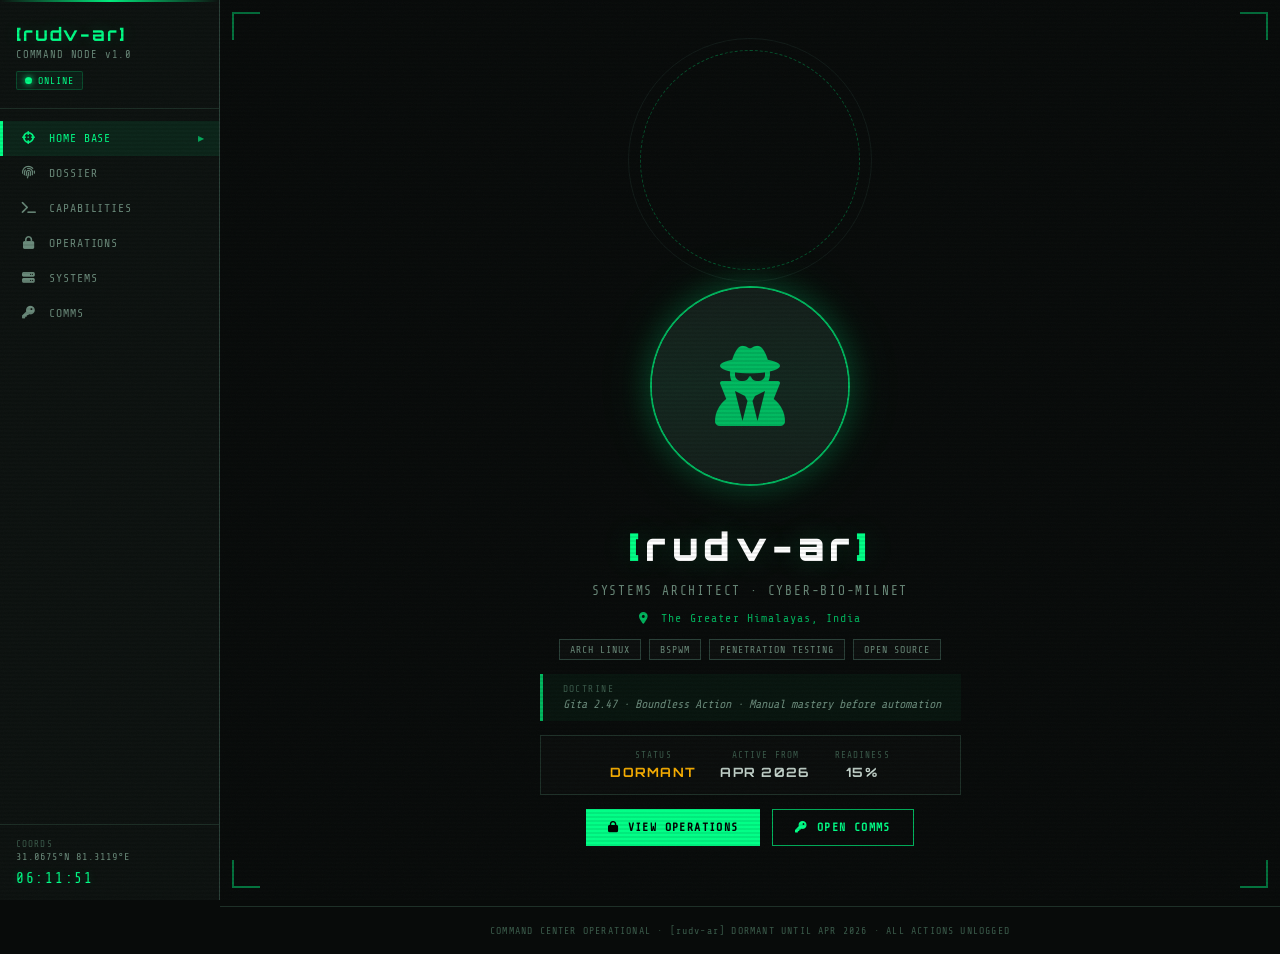
==== index.html @ 4627724f "add: *files << initialisation of static site" ====
<!DOCTYPE html>
<html lang="en">
<head>
    <meta charset="UTF-8">
    <meta name="viewport" content="width=device-width, initial-scale=1.0">
    <title>[rudv-ar]</title>
    <link rel="preconnect" href="https://fonts.googleapis.com">
    <link href="https://fonts.googleapis.com/css2?family=Share+Tech+Mono&family=Orbitron:wght@400;600;700;900&family=Exo+2:wght@300;400;600&display=swap" rel="stylesheet">
    <link href="https://cdnjs.cloudflare.com/ajax/libs/font-awesome/6.5.0/css/all.min.css" rel="stylesheet">
    <link href="src/css/style.css" rel="stylesheet">
</head>
<body>

<!-- SCANLINE OVERLAY -->
<div class="scanlines" aria-hidden="true"></div>
<div class="noise" aria-hidden="true"></div>
<div class="corner tl" aria-hidden="true"></div>
<div class="corner tr" aria-hidden="true"></div>
<div class="corner bl" aria-hidden="true"></div>
<div class="corner br" aria-hidden="true"></div>

<!-- SIDEBAR -->
<aside class="sidebar" id="sidebar">
    <div class="sidebar-header">
        <div class="sidebar-logo">[rudv-ar]</div>
        <div class="sidebar-sub">COMMAND NODE v1.0</div>
        <div class="status-pill"><span class="pulse-dot"></span>ONLINE</div>
    </div>

    <nav class="sidebar-nav">
        <button class="nav-tab active" data-section="landing" onclick="switchTab('landing', this)">
            <i class="fas fa-crosshairs"></i>
            <span>HOME BASE</span>
        </button>
        <button class="nav-tab" data-section="profile" onclick="switchTab('profile', this)">
            <i class="fas fa-fingerprint"></i>
            <span>DOSSIER</span>
        </button>
        <button class="nav-tab" data-section="skills" onclick="switchTab('skills', this)">
            <i class="fas fa-terminal"></i>
            <span>CAPABILITIES</span>
        </button>
        <button class="nav-tab" data-section="projects" onclick="switchTab('projects', this)">
            <i class="fas fa-lock"></i>
            <span>OPERATIONS</span>
        </button>
        <button class="nav-tab" data-section="systems" onclick="switchTab('systems', this)">
            <i class="fas fa-server"></i>
            <span>SYSTEMS</span>
        </button>
        <button class="nav-tab" data-section="contact" onclick="switchTab('contact', this)">
            <i class="fas fa-key"></i>
            <span>COMMS</span>
        </button>
    </nav>

    <div class="sidebar-footer">
        <div class="coord-display">
            <span class="coord-label">COORDS</span>
            <span class="coord-val">31.0675°N 81.3119°E</span>
        </div>
        <div class="clock-display" id="clock">--:--:--</div>
    </div>
</aside>

<!-- MOBILE TOPBAR -->
<div class="topbar">
    <button class="menu-btn" id="menuBtn" onclick="toggleSidebar()"><i class="fas fa-bars"></i></button>
    <span class="topbar-logo">[rudv-ar]</span>
    <span class="topbar-status"><span class="pulse-dot sm"></span>ONLINE</span>
</div>

<!-- MAIN CONTENT -->
<main class="main" id="main">

    <!-- ─── LANDING ─────────────────────────────────────── -->
    <section class="section active" id="landing">
        <div class="landing-wrap">
            <div class="landing-frame">
                <div class="hex-ring" aria-hidden="true">
                    <div class="hex-ring-inner"></div>
                </div>
                <div class="profile-photo-wrap">
                    <img src="src/img/profile.jpg" alt="[rudv-ar]" class="profile-photo" id="profileImg"
                         onerror="this.style.display='none'; document.getElementById('photoFallback').style.display='flex';">
                    <div class="photo-fallback" id="photoFallback">
                        <i class="fas fa-user-secret"></i>
                    </div>
                    <div class="photo-scan" aria-hidden="true"></div>
                </div>
                <div class="landing-id">
                    <div class="landing-callsign">
                        <span class="bracket">[</span>rudv-ar<span class="bracket">]</span>
                    </div>
                    <div class="landing-title">SYSTEMS ARCHITECT · CYBER-BIO-MILNET</div>
                    <div class="landing-loc"><i class="fas fa-location-dot"></i> The Greater Himalayas, India</div>
                    <div class="landing-tags">
                        <span class="ltag">ARCH LINUX</span>
                        <span class="ltag">BSPWM</span>
                        <span class="ltag">PENETRATION TESTING</span>
                        <span class="ltag">OPEN SOURCE</span>
                    </div>
                    <div class="landing-doctrine">
                        <span class="doctrine-label">DOCTRINE</span>
                        <span class="doctrine-text">Gita 2.47 · Boundless Action · Manual mastery before automation</span>
                    </div>
                    <div class="landing-status-row">
                        <div class="lst-item">
                            <div class="lst-label">STATUS</div>
                            <div class="lst-val dormant">DORMANT</div>
                        </div>
                        <div class="lst-item">
                            <div class="lst-label">ACTIVE FROM</div>
                            <div class="lst-val">APR 2026</div>
                        </div>
                        <div class="lst-item">
                            <div class="lst-label">READINESS</div>
                            <div class="lst-val">15%</div>
                        </div>
                    </div>
                    <div class="landing-actions">
                        <button class="cta-btn primary" onclick="switchTab('projects', document.querySelector('[data-section=projects]'))">
                            <i class="fas fa-lock"></i> VIEW OPERATIONS
                        </button>
                        <button class="cta-btn secondary" onclick="switchTab('contact', document.querySelector('[data-section=contact]'))">
                            <i class="fas fa-key"></i> OPEN COMMS
                        </button>
                    </div>
                </div>
            </div>
        </div>
    </section>

    <!-- ─── DOSSIER ──────────────────────────────────────── -->
    <section class="section" id="profile">
        <div class="section-hdr">
            <div class="section-hdr-line"></div>
            <div class="section-hdr-text"><i class="fas fa-fingerprint"></i> DOSSIER</div>
            <div class="section-hdr-line"></div>
        </div>

        <div class="grid-2">
            <div class="panel">
                <div class="panel-title">IDENTIFICATION</div>
                <div class="kv-list">
                    <div class="kv"><span class="kv-k">CALL SIGN</span><span class="kv-v">[rudv-ar]</span></div>
                    <div class="kv"><span class="kv-k">LOCATION</span><span class="kv-v">Greater Himalayas, India</span></div>
                    <div class="kv"><span class="kv-k">FOCUS</span><span class="kv-v">Mil / Bio-Cybersecurity</span></div>
                    <div class="kv"><span class="kv-k">PRIMARY OS</span><span class="kv-v">Arch Linux (custom)</span></div>
                    <div class="kv"><span class="kv-k">WM</span><span class="kv-v">Bspwm + Sxhkd + Polybar</span></div>
                    <div class="kv"><span class="kv-k">SHELL</span><span class="kv-v">Bash / Zsh</span></div>
                    <div class="kv"><span class="kv-k">EDITOR</span><span class="kv-v">Neovim</span></div>
                    <div class="kv"><span class="kv-k">TERMINAL</span><span class="kv-v">Alacritty</span></div>
                </div>
            </div>

            <div class="panel">
                <div class="panel-title">OPERATIONAL VALUES</div>
                <div class="value-list">
                    <div class="value-item">
                        <div class="value-icon"><i class="fas fa-crosshairs"></i></div>
                        <div class="value-body">
                            <div class="value-name">MASTERY FIRST</div>
                            <div class="value-desc">Deep understanding before using any tool</div>
                        </div>
                    </div>
                    <div class="value-item">
                        <div class="value-icon"><i class="fas fa-sliders"></i></div>
                        <div class="value-body">
                            <div class="value-name">CONTROL ARCHITECTURE</div>
                            <div class="value-desc">Manual setup. Strategic automation only.</div>
                        </div>
                    </div>
                    <div class="value-item">
                        <div class="value-icon"><i class="fas fa-bullseye"></i></div>
                        <div class="value-body">
                            <div class="value-name">PRECISION EXECUTION</div>
                            <div class="value-desc">Deliberate planning and careful implementation</div>
                        </div>
                    </div>
                    <div class="value-item">
                        <div class="value-icon"><i class="fas fa-rotate"></i></div>
                        <div class="value-body">
                            <div class="value-name">FAILURE-DRIVEN INTEL</div>
                            <div class="value-desc">Systematic troubleshooting and documentation</div>
                        </div>
                    </div>
                    <div class="value-item">
                        <div class="value-icon"><i class="fas fa-shield-halved"></i></div>
                        <div class="value-body">
                            <div class="value-name">SYSTEM DOMINANCE</div>
                            <div class="value-desc">Complete knowledge of every configuration</div>
                        </div>
                    </div>
                </div>
            </div>
        </div>

        <div class="panel mt">
            <div class="panel-title">TECHNICAL FOUNDATION</div>
            <div class="tf-grid">
                <div class="tf-item">
                    <div class="tf-cat"><i class="fab fa-linux"></i> OS ADMIN</div>
                    <p>Arch Linux package management, kernel configuration, system hardening</p>
                </div>
                <div class="tf-item">
                    <div class="tf-cat"><i class="fas fa-table-cells-large"></i> WINDOW MGMT</div>
                    <p>Bspwm rice optimization, polybar customization, keybinding architecture</p>
                </div>
                <div class="tf-item">
                    <div class="tf-cat"><i class="fas fa-shield-halved"></i> SECURITY</div>
                    <p>Penetration testing fundamentals, vulnerability assessment, threat modeling</p>
                </div>
                <div class="tf-item">
                    <div class="tf-cat"><i class="fas fa-code"></i> DEVELOPMENT</div>
                    <p>Bash scripting, Python automation, HTML/CSS/JavaScript</p>
                </div>
            </div>
        </div>
    </section>

    <!-- ─── CAPABILITIES ─────────────────────────────────── -->
    <section class="section" id="skills">
        <div class="section-hdr">
            <div class="section-hdr-line"></div>
            <div class="section-hdr-text"><i class="fas fa-terminal"></i> CAPABILITIES</div>
            <div class="section-hdr-line"></div>
        </div>

        <div class="panel">
            <div class="panel-title">SKILL MATRIX</div>
            <div class="skill-matrix">
                <div class="skill-row">
                    <span class="skill-name">Linux Internals & Administration</span>
                    <div class="skill-bar-wrap">
                        <div class="skill-bar" style="--pct:10%"></div>
                    </div>
                    <span class="skill-pct">10%</span>
                </div>
                <div class="skill-row">
                    <span class="skill-name">Networking & Protocol Analysis</span>
                    <div class="skill-bar-wrap">
                        <div class="skill-bar" style="--pct:3%"></div>
                    </div>
                    <span class="skill-pct">3%</span>
                </div>
                <div class="skill-row">
                    <span class="skill-name">Penetration Testing & Enumeration</span>
                    <div class="skill-bar-wrap">
                        <div class="skill-bar" style="--pct:2%"></div>
                    </div>
                    <span class="skill-pct">2%</span>
                </div>
                <div class="skill-row">
                    <span class="skill-name">Web Exploitation & Analysis</span>
                    <div class="skill-bar-wrap">
                        <div class="skill-bar" style="--pct:2%"></div>
                    </div>
                    <span class="skill-pct">2%</span>
                </div>
                <div class="skill-row">
                    <span class="skill-name">Bash Scripting & Automation</span>
                    <div class="skill-bar-wrap">
                        <div class="skill-bar" style="--pct:7%"></div>
                    </div>
                    <span class="skill-pct">7%</span>
                </div>
                <div class="skill-row">
                    <span class="skill-name">Rust Foundations</span>
                    <div class="skill-bar-wrap">
                        <div class="skill-bar" style="--pct:4%"></div>
                    </div>
                    <span class="skill-pct">4%</span>
                </div>
                <div class="skill-row">
                    <span class="skill-name">Python Systems Programming</span>
                    <div class="skill-bar-wrap">
                        <div class="skill-bar" style="--pct:15%"></div>
                    </div>
                    <span class="skill-pct">15%</span>
                </div>
                <div class="skill-row">
                    <span class="skill-name">Frontend Development (HTML/CSS/JS)</span>
                    <div class="skill-bar-wrap">
                        <div class="skill-bar" style="--pct:20%"></div>
                    </div>
                    <span class="skill-pct">20%</span>
                </div>
            </div>
        </div>

        <div class="arsenal-grid mt">
            <div class="arsenal-card">
                <div class="arsenal-icon"><i class="fas fa-scroll"></i></div>
                <div class="arsenal-cat">SCRIPTING</div>
                <div class="arsenal-items">Bash · Zsh · Python · Lua · Node.js</div>
            </div>
            <div class="arsenal-card">
                <div class="arsenal-icon"><i class="fas fa-bug"></i></div>
                <div class="arsenal-cat">SECURITY</div>
                <div class="arsenal-items">Nmap · John · Metasploit</div>
            </div>
            <div class="arsenal-card">
                <div class="arsenal-icon"><i class="fas fa-globe"></i></div>
                <div class="arsenal-cat">WEB STACK</div>
                <div class="arsenal-items">HTML/CSS · JavaScript · Three.js</div>
            </div>
            <div class="arsenal-card">
                <div class="arsenal-icon"><i class="fas fa-box"></i></div>
                <div class="arsenal-cat">DEVOPS</div>
                <div class="arsenal-items">Git · Docker · Pacman · APT</div>
            </div>
        </div>
    </section>

    <!-- ─── OPERATIONS ───────────────────────────────────── -->
    <section class="section" id="projects">
        <div class="section-hdr">
            <div class="section-hdr-line"></div>
            <div class="section-hdr-text"><i class="fas fa-lock"></i> ACTIVE OPERATIONS</div>
            <div class="section-hdr-line"></div>
        </div>

        <div class="ops-grid">

            <div class="op-card">
                <div class="op-card-accent"></div>
                <div class="op-status-badge deployed">DEPLOYED</div>
                <div class="op-icon"><i class="fas fa-globe"></i></div>
                <div class="op-name">rudv-ar WEB PORTFOLIO</div>
                <div class="op-codename">THIS WEBSITE</div>
                <div class="op-desc">
                    Responsive military-themed cybersecurity portfolio. Vanilla HTML/CSS/JS, modular sidebar navigation, real-time status displays. CSS stylesheet dynamically generated. HTML fully authored by self. Template-grade stylesheet reusable across projects.
                </div>
                <div class="op-tags">
                    <span class="op-tag">HTML/CSS</span>
                    <span class="op-tag">JavaScript</span>
                    <span class="op-tag">Responsive</span>
                    <span class="op-tag">UI Design</span>
                </div>
                <div class="op-links">
                    <a href="https://rudv-ar.github.io/" class="op-link" target="_blank"><i class="fas fa-link"></i> Live</a>
                    <a href="https://github.com/rudv-ar/rudv-ar.github.io.git" class="op-link" target="_blank"><i class="fab fa-github"></i> Source</a>
                </div>
            </div>

            <div class="op-card">
                <div class="op-card-accent"></div>
                <div class="op-status-badge ongoing">IN DEVELOPMENT</div>
                <div class="op-icon"><i class="fas fa-dna"></i></div>
                <div class="op-name">DENDEC</div>
                <div class="op-codename">OPERATIONAL FRAMEWORK</div>
                <div class="op-desc">
                    A defensive and decentralized systems framework operating at the intersection of cybersecurity and biological threat intelligence. Architecture designed for resilience, modularity, and covert operational capability. Details classified.
                </div>
                <div class="op-tags">
                    <span class="op-tag">Cyber-Bio</span>
                    <span class="op-tag">Framework</span>
                    <span class="op-tag">Decentralized</span>
                    <span class="op-tag">Defense</span>
                </div>
                <div class="op-links">
                    <a href="#" class="op-link disabled"><i class="fas fa-lock"></i> Classified</a>
                </div>
            </div>

        </div>
    </section>

    <!-- ─── SYSTEMS ──────────────────────────────────────── -->
    <section class="section" id="systems">
        <div class="section-hdr">
            <div class="section-hdr-line"></div>
            <div class="section-hdr-text"><i class="fas fa-server"></i> SYSTEMS</div>
            <div class="section-hdr-line"></div>
        </div>

        <div class="grid-2">
            <div class="panel">
                <div class="panel-title">HARDWARE STACK</div>
                <div class="kv-list">
                    <div class="kv"><span class="kv-k">OS</span><span class="kv-v">Arch Linux (rolling, custom)</span></div>
                    <div class="kv"><span class="kv-k">WM</span><span class="kv-v">Bspwm + Sxhkd</span></div>
                    <div class="kv"><span class="kv-k">SHELL</span><span class="kv-v">Bash / Zsh</span></div>
                    <div class="kv"><span class="kv-k">TERMINAL</span><span class="kv-v">Alacritty</span></div>
                    <div class="kv"><span class="kv-k">EDITOR</span><span class="kv-v">Neovim (custom config)</span></div>
                    <div class="kv"><span class="kv-k">BAR</span><span class="kv-v">Polybar</span></div>
                    <div class="kv"><span class="kv-k">PKG MGR</span><span class="kv-v">Pacman + AUR</span></div>
                    <div class="kv"><span class="kv-k">VCS</span><span class="kv-v">Git</span></div>
                </div>
            </div>

            <div class="panel">
                <div class="panel-title">TRAINING PLATFORMS</div>
                <div class="platform-list">
                    <div class="platform-item">
                        <div class="plat-top">
                            <span class="plat-name">HackTheBox (HTB)</span>
                            <span class="badge dormant">DORMANT</span>
                        </div>
                        <p>2 machines pwned. Ongoing pen-testing lab practice. Initializing fully @ Apr 2026.</p>
                    </div>
                    <div class="platform-item">
                        <div class="plat-top">
                            <span class="plat-name">Local Exploit Labs</span>
                            <span class="badge deployed">DEPLOYED</span>
                        </div>
                        <p>DVWA in Docker, Metasploitable2 in QEMU. Custom isolated vulnerability research environments.</p>
                    </div>
                    <div class="platform-item">
                        <div class="plat-top">
                            <span class="plat-name">CTF Competition</span>
                            <span class="badge none">NONE</span>
                        </div>
                        <p>Awaiting fundamentals mastery before CTF engagement. Internals first.</p>
                    </div>
                </div>
            </div>
        </div>

        <div class="panel mt">
            <div class="panel-title"><i class="fas fa-message"></i> SYSTEM LOG</div>
            <div class="terminal" id="syslog">
                <div class="tline info">[BOOT] System node initialized · [rudv-ar] COMMAND CENTER ONLINE</div>
            </div>
        </div>
    </section>

    <!-- ─── COMMS ────────────────────────────────────────── -->
    <section class="section" id="contact">
        <div class="section-hdr">
            <div class="section-hdr-line"></div>
            <div class="section-hdr-text"><i class="fas fa-key"></i> SECURE COMMS</div>
            <div class="section-hdr-line"></div>
        </div>

        <div class="comms-grid">
            <a href="mailto:rdbhvr.archlinux.2026@gmail.com" class="comms-card">
                <div class="comms-icon"><i class="fas fa-envelope"></i></div>
                <div class="comms-label">EMAIL</div>
                <div class="comms-val">rdbhvr.archlinux.2026@gmail.com</div>
                <div class="comms-cta">INITIATE <i class="fas fa-arrow-right"></i></div>
            </a>
            <a href="https://github.com/rudv-ar" target="_blank" class="comms-card">
                <div class="comms-icon"><i class="fab fa-github"></i></div>
                <div class="comms-label">GITHUB</div>
                <div class="comms-val">github.com/rudv-ar</div>
                <div class="comms-cta">FOLLOW <i class="fas fa-arrow-right"></i></div>
            </a>
            <div class="comms-card passive">
                <div class="comms-icon"><i class="fas fa-location-dot"></i></div>
                <div class="comms-label">PHYSICAL NODE</div>
                <div class="comms-val">The Greater Himalayas, India</div>
                <div class="comms-cta"><span class="pulse-dot sm"></span> ACTIVE</div>
            </div>
        </div>

        <div class="panel mt">
            <div class="panel-title">PROTOCOL PREFERENCES</div>
            <div class="proto-grid">
                <div class="proto-item">
                    <i class="fas fa-lock"></i>
                    <span>Encrypted communication preferred — Proton Mail, Gmail, DNMX</span>
                </div>
                <div class="proto-item">
                    <i class="fas fa-code"></i>
                    <span>Detailed technical inquiries always welcome</span>
                </div>
                <div class="proto-item">
                    <i class="fas fa-handshake"></i>
                    <span>Collaboration: cybersecurity, systems admin, open-source</span>
                </div>
                <div class="proto-item">
                    <i class="fas fa-book"></i>
                    <span>Learning resources accelerate FOSS development and deployment timelines</span>
                </div>
                <div class="proto-item">
                    <i class="fas fa-puzzle-piece"></i>
                    <span>Open-source contributions and LFX partnership opportunities</span>
                </div>
                <div class="proto-item">
                    <i class="fas fa-chalkboard-teacher"></i>
                    <span>System architecture discussions and technical mentorship</span>
                </div>
            </div>
        </div>

        <div class="panel mt warning-panel">
            <div class="panel-title"><i class="fas fa-triangle-exclamation"></i> OPERATIONAL NOTES</div>
            <p>This operator prioritizes technical depth and system mastery. Conversations must be detailed, specific, and architectural. Expect deliberate execution. Short-cuts and blind tool usage are rejected in favor of understanding-first methodology.</p>
        </div>
    </section>

    <footer class="footer">
        COMMAND CENTER OPERATIONAL · [rudv-ar] DORMANT UNTIL APR 2026 · ALL ACTIONS UNLOGGED
    </footer>

</main>

<script src="src/js/script.js"></script>
</body>
</html>
---- src/css/style.css ----
/* =============================================
   [rudv-ar] COMMAND NODE · STYLESHEET
   Ultra Military · Sidebar Navigation · v1.0
   ============================================= */

/* ── RESET & ROOT ───────────────────────────── */
*, *::before, *::after { box-sizing: border-box; margin: 0; padding: 0; }

:root {
    --bg:        #080b0a;
    --bg2:       #0d1210;
    --bg3:       #111815;
    --surface:   #141f1b;
    --border:    #1e3028;
    --border2:   #2a4038;
    --green:     #00ff87;
    --green-dim: #00b85f;
    --green-glow:#00ff8733;
    --amber:     #ffb300;
    --red:       #ff3b3b;
    --red-dim:   #cc2222;
    --text:      #c8d8d0;
    --text-dim:  #6a8a7a;
    --text-muted:#3a5a4a;
    --font-mono: 'Share Tech Mono', monospace;
    --font-head: 'Orbitron', sans-serif;
    --font-body: 'Exo 2', sans-serif;
    --sidebar-w: 220px;
    --topbar-h:  50px;
    --transition: 0.22s ease;
}

html { scroll-behavior: smooth; }

body {
    background: var(--bg);
    color: var(--text);
    font-family: var(--font-body);
    font-size: 14px;
    min-height: 100vh;
    overflow-x: hidden;
}

/* ── DECORATIVE OVERLAYS ────────────────────── */
.scanlines {
    pointer-events: none;
    position: fixed; inset: 0; z-index: 9999;
    background: repeating-linear-gradient(
        0deg,
        transparent,
        transparent 2px,
        rgba(0,0,0,0.08) 2px,
        rgba(0,0,0,0.08) 4px
    );
    animation: scanMove 8s linear infinite;
}
@keyframes scanMove {
    0%   { background-position: 0 0; }
    100% { background-position: 0 200px; }
}

.noise {
    pointer-events: none;
    position: fixed; inset: 0; z-index: 9998;
    opacity: 0.025;
    background-image: url("data:image/svg+xml,%3Csvg viewBox='0 0 256 256' xmlns='http://www.w3.org/2000/svg'%3E%3Cfilter id='n'%3E%3CfeTurbulence type='fractalNoise' baseFrequency='0.9' numOctaves='4' stitchTiles='stitch'/%3E%3C/filter%3E%3Crect width='100%25' height='100%25' filter='url(%23n)'/%3E%3C/svg%3E");
    background-size: 200px;
}

.corner {
    pointer-events: none;
    position: fixed; z-index: 9997;
    width: 28px; height: 28px;
    border-color: var(--green-dim);
    border-style: solid;
    opacity: 0.6;
}
.corner.tl { top: 12px; left: calc(var(--sidebar-w) + 12px); border-width: 2px 0 0 2px; }
.corner.tr { top: 12px; right: 12px;  border-width: 2px 2px 0 0; }
.corner.bl { bottom: 12px; left: calc(var(--sidebar-w) + 12px); border-width: 0 0 2px 2px; }
.corner.br { bottom: 12px; right: 12px; border-width: 0 2px 2px 0; }

/* ── SIDEBAR ────────────────────────────────── */
.sidebar {
    position: fixed; top: 0; left: 0; bottom: 0;
    width: var(--sidebar-w);
    background: var(--bg2);
    border-right: 1px solid var(--border2);
    display: flex; flex-direction: column;
    z-index: 200;
    overflow: hidden;
}

.sidebar::before {
    content: '';
    position: absolute; top: 0; left: 0; right: 0; height: 2px;
    background: linear-gradient(90deg, transparent, var(--green), transparent);
    animation: topGlow 3s ease-in-out infinite;
}
@keyframes topGlow {
    0%, 100% { opacity: 0.4; }
    50%       { opacity: 1; }
}

.sidebar-header {
    padding: 22px 16px 18px;
    border-bottom: 1px solid var(--border);
}

.sidebar-logo {
    font-family: var(--font-head);
    font-size: 1.15rem;
    font-weight: 700;
    color: var(--green);
    letter-spacing: 0.1em;
    text-shadow: 0 0 16px var(--green-glow);
}

.sidebar-sub {
    font-family: var(--font-mono);
    font-size: 0.65rem;
    color: var(--text-dim);
    letter-spacing: 0.08em;
    margin-top: 4px;
}

.status-pill {
    display: inline-flex; align-items: center; gap: 6px;
    margin-top: 10px;
    padding: 3px 8px;
    background: rgba(0,255,135,0.06);
    border: 1px solid rgba(0,255,135,0.2);
    border-radius: 2px;
    font-family: var(--font-mono);
    font-size: 0.62rem;
    color: var(--green);
    letter-spacing: 0.1em;
}

/* Pulse dot */
.pulse-dot {
    display: inline-block;
    width: 7px; height: 7px;
    border-radius: 50%;
    background: var(--green);
    box-shadow: 0 0 6px var(--green);
    animation: pulse 1.8s ease-in-out infinite;
}
.pulse-dot.sm { width: 5px; height: 5px; }
@keyframes pulse {
    0%, 100% { opacity: 1; transform: scale(1); }
    50%       { opacity: 0.4; transform: scale(0.75); }
}

/* Nav tabs */
.sidebar-nav {
    flex: 1;
    padding: 12px 0;
    overflow-y: auto;
}
.sidebar-nav::-webkit-scrollbar { width: 3px; }
.sidebar-nav::-webkit-scrollbar-thumb { background: var(--border2); }

.nav-tab {
    display: flex; align-items: center; gap: 12px;
    width: 100%;
    padding: 11px 18px;
    background: none; border: none; cursor: pointer;
    color: var(--text-dim);
    font-family: var(--font-mono);
    font-size: 0.72rem;
    letter-spacing: 0.08em;
    text-align: left;
    transition: all var(--transition);
    border-left: 3px solid transparent;
    position: relative;
}

.nav-tab i {
    width: 16px; text-align: center;
    font-size: 0.8rem;
    transition: color var(--transition);
}

.nav-tab:hover {
    color: var(--text);
    background: rgba(0,255,135,0.04);
    border-left-color: var(--border2);
}

.nav-tab.active {
    color: var(--green);
    background: rgba(0,255,135,0.08);
    border-left-color: var(--green);
}
.nav-tab.active i { color: var(--green); }
.nav-tab.active::after {
    content: '▶';
    position: absolute; right: 14px;
    font-size: 0.5rem;
    color: var(--green);
    opacity: 0.6;
}

.sidebar-footer {
    padding: 14px 16px;
    border-top: 1px solid var(--border);
}

.coord-display {
    display: flex; flex-direction: column;
    gap: 2px;
    margin-bottom: 8px;
}
.coord-label {
    font-family: var(--font-mono);
    font-size: 0.58rem;
    color: var(--text-muted);
    letter-spacing: 0.12em;
}
.coord-val {
    font-family: var(--font-mono);
    font-size: 0.64rem;
    color: var(--text-dim);
}

.clock-display {
    font-family: var(--font-mono);
    font-size: 0.9rem;
    color: var(--green);
    letter-spacing: 0.12em;
    text-shadow: 0 0 8px var(--green-glow);
}

/* ── MOBILE TOPBAR ──────────────────────────── */
.topbar {
    display: none;
    position: fixed; top: 0; left: 0; right: 0;
    height: var(--topbar-h);
    background: var(--bg2);
    border-bottom: 1px solid var(--border2);
    align-items: center;
    padding: 0 14px;
    gap: 12px;
    z-index: 300;
}
.menu-btn {
    background: none; border: none; cursor: pointer;
    color: var(--green); font-size: 1.1rem;
}
.topbar-logo {
    font-family: var(--font-head);
    font-size: 0.95rem;
    font-weight: 700;
    color: var(--green);
    flex: 1;
}
.topbar-status {
    display: flex; align-items: center; gap: 5px;
    font-family: var(--font-mono);
    font-size: 0.6rem;
    color: var(--green);
    letter-spacing: 0.1em;
}

/* ── MAIN CONTENT ───────────────────────────── */
.main {
    margin-left: var(--sidebar-w);
    min-height: 100vh;
    display: flex; flex-direction: column;
}

.section {
    display: none;
    padding: 40px 44px 40px 44px;
    animation: fadeIn 0.3s ease;
    flex: 1;
}
.section.active { display: block; }

@keyframes fadeIn {
    from { opacity: 0; transform: translateY(8px); }
    to   { opacity: 1; transform: translateY(0); }
}

/* ── SECTION HEADER ─────────────────────────── */
.section-hdr {
    display: flex; align-items: center; gap: 16px;
    margin-bottom: 30px;
}
.section-hdr-line {
    flex: 1; height: 1px;
    background: linear-gradient(90deg, var(--border2), transparent);
}
.section-hdr-line:first-child {
    background: linear-gradient(90deg, transparent, var(--border2));
    max-width: 60px;
}
.section-hdr-text {
    font-family: var(--font-head);
    font-size: 0.78rem;
    font-weight: 700;
    color: var(--green);
    letter-spacing: 0.2em;
    white-space: nowrap;
}
.section-hdr-text i { margin-right: 8px; }

/* ── LANDING ────────────────────────────────── */
.landing-wrap {
    min-height: calc(100vh - 80px);
    display: flex; align-items: center; justify-content: center;
    padding: 20px 0;
}

.landing-frame {
    display: flex;
    flex-direction: column;
    align-items: center;
    gap: 36px;
}

/* Hex ring decoration */
.hex-ring {
    position: relative;
    width: 200px; height: 200px;
    margin-bottom: -10px;
}
.hex-ring::before, .hex-ring::after {
    content: '';
    position: absolute; inset: 0;
    border: 1px solid var(--border2);
    border-radius: 50%;
    animation: ringRotate 20s linear infinite;
}
.hex-ring::before {
    inset: -10px;
    border-color: var(--green-dim);
    border-style: dashed;
    animation-direction: reverse;
    opacity: 0.4;
}
.hex-ring::after {
    inset: -22px;
    border-color: var(--border2);
    animation-duration: 30s;
    opacity: 0.3;
}
@keyframes ringRotate {
    from { transform: rotate(0deg); }
    to   { transform: rotate(360deg); }
}

/* Tick marks on outer ring */
.hex-ring-inner {
    position: absolute; inset: -10px;
}

.profile-photo-wrap {
    position: relative;
    width: 200px; height: 200px;
    border-radius: 50%;
    overflow: hidden;
    border: 2px solid var(--green-dim);
    box-shadow: 0 0 30px var(--green-glow), 0 0 60px rgba(0,255,135,0.1);
    flex-shrink: 0;
}

.profile-photo {
    width: 100%; height: 100%;
    object-fit: cover;
    display: block;
    filter: grayscale(20%) contrast(1.1);
}

.photo-fallback {
    display: none;
    position: absolute; inset: 0;
    align-items: center; justify-content: center;
    background: var(--surface);
    color: var(--green-dim);
    font-size: 5rem;
}

.photo-scan {
    position: absolute; inset: 0;
    background: linear-gradient(
        180deg,
        transparent 0%,
        rgba(0,255,135,0.04) 50%,
        transparent 100%
    );
    animation: scanDown 3s ease-in-out infinite;
}
@keyframes scanDown {
    0%   { transform: translateY(-100%); opacity: 0; }
    30%  { opacity: 1; }
    70%  { opacity: 1; }
    100% { transform: translateY(100%); opacity: 0; }
}

/* Landing ID block */
.landing-id {
    text-align: center;
    display: flex; flex-direction: column; align-items: center; gap: 14px;
    max-width: 600px;
}

.landing-callsign {
    font-family: var(--font-head);
    font-size: 2.4rem;
    font-weight: 900;
    color: #fff;
    letter-spacing: 0.15em;
    text-shadow: 0 0 30px var(--green-glow);
}
.landing-callsign .bracket { color: var(--green); }

.landing-title {
    font-family: var(--font-mono);
    font-size: 0.8rem;
    color: var(--text-dim);
    letter-spacing: 0.14em;
}

.landing-loc {
    font-family: var(--font-mono);
    font-size: 0.72rem;
    color: var(--green-dim);
    letter-spacing: 0.1em;
}
.landing-loc i { margin-right: 5px; }

.landing-tags {
    display: flex; flex-wrap: wrap; justify-content: center; gap: 8px;
}
.ltag {
    padding: 4px 10px;
    border: 1px solid var(--border2);
    font-family: var(--font-mono);
    font-size: 0.62rem;
    color: var(--text-dim);
    letter-spacing: 0.1em;
    background: rgba(255,255,255,0.02);
}

.landing-doctrine {
    padding: 10px 20px;
    border-left: 3px solid var(--green-dim);
    background: rgba(0,255,135,0.04);
    display: flex; flex-direction: column; align-items: flex-start; gap: 4px;
    width: 100%;
}
.doctrine-label {
    font-family: var(--font-mono);
    font-size: 0.6rem;
    color: var(--text-muted);
    letter-spacing: 0.15em;
}
.doctrine-text {
    font-family: var(--font-mono);
    font-size: 0.74rem;
    color: var(--text-dim);
    font-style: italic;
}

.landing-status-row {
    display: flex; gap: 24px; justify-content: center;
    padding: 14px 24px;
    border: 1px solid var(--border);
    background: rgba(255,255,255,0.01);
    width: 100%;
}
.lst-item { text-align: center; }
.lst-label {
    font-family: var(--font-mono);
    font-size: 0.58rem;
    color: var(--text-muted);
    letter-spacing: 0.12em;
    margin-bottom: 4px;
}
.lst-val {
    font-family: var(--font-head);
    font-size: 0.8rem;
    font-weight: 700;
    color: var(--text);
    letter-spacing: 0.1em;
}
.lst-val.dormant { color: var(--amber); }

.landing-actions {
    display: flex; gap: 12px; flex-wrap: wrap; justify-content: center;
}

.cta-btn {
    padding: 11px 22px;
    border: none; cursor: pointer;
    font-family: var(--font-mono);
    font-size: 0.72rem;
    font-weight: 600;
    letter-spacing: 0.12em;
    transition: all var(--transition);
    display: inline-flex; align-items: center; gap: 8px;
}
.cta-btn.primary {
    background: var(--green);
    color: #000;
}
.cta-btn.primary:hover {
    background: #fff;
    box-shadow: 0 0 20px var(--green-glow);
}
.cta-btn.secondary {
    background: transparent;
    color: var(--green);
    border: 1px solid var(--green-dim);
}
.cta-btn.secondary:hover {
    background: rgba(0,255,135,0.08);
}

/* ── PANELS & CARDS ─────────────────────────── */
.panel {
    background: var(--surface);
    border: 1px solid var(--border);
    padding: 22px 24px;
    position: relative;
}
.panel::before {
    content: '';
    position: absolute; top: 0; left: 0; right: 0; height: 1px;
    background: linear-gradient(90deg, var(--green-dim), transparent);
    opacity: 0.4;
}
.panel.mt { margin-top: 20px; }

.panel-title {
    font-family: var(--font-mono);
    font-size: 0.68rem;
    color: var(--green);
    letter-spacing: 0.18em;
    margin-bottom: 18px;
    padding-bottom: 10px;
    border-bottom: 1px solid var(--border);
}
.panel-title i { margin-right: 7px; }

.warning-panel { border-color: rgba(255,179,0,0.3); }
.warning-panel::before { background: linear-gradient(90deg, var(--amber), transparent); }
.warning-panel .panel-title { color: var(--amber); }

/* ── GRIDS ──────────────────────────────────── */
.grid-2 {
    display: grid;
    grid-template-columns: 1fr 1fr;
    gap: 20px;
}

/* ── KV LIST ────────────────────────────────── */
.kv-list { display: flex; flex-direction: column; gap: 10px; }
.kv {
    display: flex; justify-content: space-between; align-items: baseline;
    gap: 10px;
    padding-bottom: 8px;
    border-bottom: 1px solid var(--border);
}
.kv:last-child { border-bottom: none; padding-bottom: 0; }
.kv-k {
    font-family: var(--font-mono);
    font-size: 0.64rem;
    color: var(--text-muted);
    letter-spacing: 0.1em;
    white-space: nowrap;
}
.kv-v {
    font-family: var(--font-mono);
    font-size: 0.75rem;
    color: var(--text);
    text-align: right;
}

/* ── VALUE LIST ─────────────────────────────── */
.value-list { display: flex; flex-direction: column; gap: 12px; }
.value-item {
    display: flex; align-items: flex-start; gap: 12px;
    padding: 10px 12px;
    background: rgba(255,255,255,0.015);
    border-left: 2px solid var(--border2);
    transition: border-color var(--transition);
}
.value-item:hover { border-left-color: var(--green-dim); }
.value-icon {
    color: var(--green-dim);
    font-size: 0.85rem;
    margin-top: 2px;
    width: 16px;
}
.value-name {
    font-family: var(--font-mono);
    font-size: 0.65rem;
    color: var(--green);
    letter-spacing: 0.1em;
    margin-bottom: 3px;
}
.value-desc {
    font-size: 0.8rem;
    color: var(--text-dim);
    line-height: 1.4;
}

/* ── TF GRID ────────────────────────────────── */
.tf-grid {
    display: grid;
    grid-template-columns: 1fr 1fr;
    gap: 14px;
}
.tf-item {
    padding: 14px 16px;
    background: rgba(255,255,255,0.02);
    border: 1px solid var(--border);
}
.tf-cat {
    font-family: var(--font-mono);
    font-size: 0.66rem;
    color: var(--green-dim);
    letter-spacing: 0.12em;
    margin-bottom: 8px;
}
.tf-cat i { margin-right: 5px; }
.tf-item p {
    font-size: 0.82rem;
    color: var(--text-dim);
    line-height: 1.5;
}

/* ── SKILL MATRIX ───────────────────────────── */
.skill-matrix { display: flex; flex-direction: column; gap: 14px; }
.skill-row {
    display: grid;
    grid-template-columns: 240px 1fr 42px;
    align-items: center;
    gap: 14px;
}
.skill-name {
    font-family: var(--font-mono);
    font-size: 0.7rem;
    color: var(--text-dim);
    letter-spacing: 0.04em;
}
.skill-bar-wrap {
    height: 6px;
    background: var(--bg3);
    border: 1px solid var(--border);
    position: relative;
    overflow: hidden;
}
.skill-bar {
    height: 100%;
    width: var(--pct);
    background: linear-gradient(90deg, var(--green-dim), var(--green));
    box-shadow: 0 0 10px var(--green-glow);
    animation: barGrow 1.2s ease-out both;
}
@keyframes barGrow {
    from { width: 0; }
    to   { width: var(--pct); }
}
.skill-pct {
    font-family: var(--font-mono);
    font-size: 0.64rem;
    color: var(--green-dim);
    text-align: right;
}

/* ── ARSENAL ────────────────────────────────── */
.arsenal-grid {
    display: grid;
    grid-template-columns: repeat(4, 1fr);
    gap: 14px;
    margin-top: 20px;
}
.arsenal-card {
    background: var(--surface);
    border: 1px solid var(--border);
    padding: 18px 16px;
    text-align: center;
    transition: border-color var(--transition), transform var(--transition);
}
.arsenal-card:hover {
    border-color: var(--green-dim);
    transform: translateY(-2px);
}
.arsenal-icon {
    font-size: 1.4rem;
    color: var(--green-dim);
    margin-bottom: 10px;
}
.arsenal-cat {
    font-family: var(--font-mono);
    font-size: 0.62rem;
    color: var(--green);
    letter-spacing: 0.14em;
    margin-bottom: 8px;
}
.arsenal-items {
    font-family: var(--font-mono);
    font-size: 0.68rem;
    color: var(--text-dim);
    line-height: 1.8;
}

/* ── OPERATIONS ─────────────────────────────── */
.ops-grid {
    display: grid;
    grid-template-columns: 1fr 1fr;
    gap: 20px;
}
.op-card {
    background: var(--surface);
    border: 1px solid var(--border);
    padding: 24px 22px;
    position: relative;
    overflow: hidden;
    transition: border-color var(--transition), transform var(--transition);
}
.op-card:hover {
    border-color: var(--green-dim);
    transform: translateY(-2px);
}
.op-card-accent {
    position: absolute; top: 0; left: 0; right: 0; height: 2px;
    background: linear-gradient(90deg, var(--green), var(--green-dim), transparent);
}
.op-status-badge {
    display: inline-block;
    padding: 3px 9px;
    font-family: var(--font-mono);
    font-size: 0.58rem;
    letter-spacing: 0.12em;
    border-radius: 1px;
    margin-bottom: 16px;
}
.op-status-badge.deployed {
    background: rgba(0,255,135,0.1);
    border: 1px solid var(--green-dim);
    color: var(--green);
}
.op-status-badge.ongoing {
    background: rgba(255,179,0,0.1);
    border: 1px solid rgba(255,179,0,0.4);
    color: var(--amber);
}
.op-icon {
    font-size: 2rem;
    color: var(--green-dim);
    margin-bottom: 12px;
    opacity: 0.7;
}
.op-name {
    font-family: var(--font-head);
    font-size: 0.95rem;
    font-weight: 700;
    color: #fff;
    letter-spacing: 0.12em;
    margin-bottom: 4px;
}
.op-codename {
    font-family: var(--font-mono);
    font-size: 0.62rem;
    color: var(--text-muted);
    letter-spacing: 0.14em;
    margin-bottom: 14px;
}
.op-desc {
    font-size: 0.83rem;
    color: var(--text-dim);
    line-height: 1.65;
    margin-bottom: 16px;
}
.op-tags {
    display: flex; flex-wrap: wrap; gap: 6px;
    margin-bottom: 16px;
}
.op-tag {
    padding: 3px 8px;
    border: 1px solid var(--border2);
    font-family: var(--font-mono);
    font-size: 0.6rem;
    color: var(--text-muted);
    letter-spacing: 0.08em;
}
.op-links { display: flex; gap: 10px; }
.op-link {
    display: inline-flex; align-items: center; gap: 5px;
    padding: 6px 12px;
    border: 1px solid var(--border2);
    color: var(--text-dim);
    font-family: var(--font-mono);
    font-size: 0.66rem;
    letter-spacing: 0.08em;
    text-decoration: none;
    transition: all var(--transition);
}
.op-link:hover {
    border-color: var(--green-dim);
    color: var(--green);
}
.op-link.disabled {
    color: var(--text-muted);
    border-color: var(--border);
    cursor: not-allowed;
    pointer-events: none;
}

/* ── SYSTEMS ────────────────────────────────── */
.platform-list { display: flex; flex-direction: column; gap: 14px; }
.platform-item {
    padding: 12px 14px;
    border-left: 2px solid var(--border2);
    background: rgba(255,255,255,0.015);
}
.plat-top {
    display: flex; justify-content: space-between; align-items: center;
    margin-bottom: 6px;
}
.plat-name {
    font-family: var(--font-mono);
    font-size: 0.72rem;
    color: var(--text);
    letter-spacing: 0.06em;
}
.platform-item p {
    font-size: 0.78rem;
    color: var(--text-dim);
    line-height: 1.5;
}

.badge {
    display: inline-block;
    padding: 2px 7px;
    font-family: var(--font-mono);
    font-size: 0.56rem;
    letter-spacing: 0.1em;
    border-radius: 1px;
}
.badge.deployed {
    background: rgba(0,255,135,0.1);
    border: 1px solid var(--green-dim);
    color: var(--green);
}
.badge.dormant {
    background: rgba(255,179,0,0.08);
    border: 1px solid rgba(255,179,0,0.3);
    color: var(--amber);
}
.badge.none {
    background: rgba(255,59,59,0.08);
    border: 1px solid rgba(255,59,59,0.3);
    color: var(--red);
}

/* ── TERMINAL ───────────────────────────────── */
.terminal {
    background: #060a07;
    border: 1px solid var(--border);
    padding: 14px 18px;
    font-family: var(--font-mono);
    font-size: 0.75rem;
    min-height: 90px;
    max-height: 200px;
    overflow-y: auto;
}
.terminal::-webkit-scrollbar { width: 4px; }
.terminal::-webkit-scrollbar-thumb { background: var(--border2); }

.tline {
    line-height: 2;
    padding-left: 4px;
}
.tline.info { color: var(--green-dim); }
.tline.warn { color: var(--amber); }
.tline.err  { color: var(--red); }
.tline.sys  { color: var(--text-dim); }

/* ── COMMS ──────────────────────────────────── */
.comms-grid {
    display: grid;
    grid-template-columns: repeat(3, 1fr);
    gap: 16px;
}
.comms-card {
    background: var(--surface);
    border: 1px solid var(--border);
    padding: 24px 20px;
    text-decoration: none;
    display: flex; flex-direction: column; align-items: center; gap: 10px;
    text-align: center;
    transition: all var(--transition);
    position: relative;
    overflow: hidden;
}
.comms-card::before {
    content: '';
    position: absolute; top: 0; left: 0; right: 0; height: 2px;
    background: linear-gradient(90deg, transparent, var(--green-dim), transparent);
    opacity: 0;
    transition: opacity var(--transition);
}
.comms-card:hover::before { opacity: 1; }
.comms-card:hover {
    border-color: var(--green-dim);
    transform: translateY(-3px);
    box-shadow: 0 8px 30px rgba(0,255,135,0.08);
}
.comms-card.passive:hover { transform: none; }
.comms-icon {
    font-size: 1.8rem;
    color: var(--green-dim);
}
.comms-label {
    font-family: var(--font-mono);
    font-size: 0.6rem;
    color: var(--text-muted);
    letter-spacing: 0.16em;
}
.comms-val {
    font-family: var(--font-mono);
    font-size: 0.72rem;
    color: var(--text);
    word-break: break-all;
}
.comms-cta {
    margin-top: 4px;
    display: flex; align-items: center; gap: 6px;
    font-family: var(--font-mono);
    font-size: 0.65rem;
    color: var(--green);
    letter-spacing: 0.1em;
}

.proto-grid {
    display: grid;
    grid-template-columns: 1fr 1fr;
    gap: 12px;
}
.proto-item {
    display: flex; align-items: flex-start; gap: 10px;
    padding: 10px 12px;
    background: rgba(255,255,255,0.015);
    border-left: 2px solid var(--border2);
    font-size: 0.82rem;
    color: var(--text-dim);
    line-height: 1.5;
}
.proto-item i {
    color: var(--green-dim);
    margin-top: 2px;
    flex-shrink: 0;
    font-size: 0.75rem;
    width: 14px;
}

/* ── FOOTER ─────────────────────────────────── */
.footer {
    padding: 18px 44px;
    border-top: 1px solid var(--border);
    font-family: var(--font-mono);
    font-size: 0.62rem;
    color: var(--text-muted);
    letter-spacing: 0.12em;
    text-align: center;
}

/* ── RESPONSIVE ─────────────────────────────── */
@media (max-width: 1100px) {
    .arsenal-grid { grid-template-columns: repeat(2, 1fr); }
    .skill-row { grid-template-columns: 180px 1fr 42px; }
}

@media (max-width: 900px) {
    .corner.tl { left: 12px; }
    .corner.bl { left: 12px; }

    .sidebar {
        transform: translateX(-100%);
        transition: transform 0.25s ease;
    }
    .sidebar.open { transform: translateX(0); }

    .topbar { display: flex; }
    .main {
        margin-left: 0;
        padding-top: var(--topbar-h);
    }
    .section { padding: 28px 20px; }

    .grid-2 { grid-template-columns: 1fr; }
    .tf-grid { grid-template-columns: 1fr; }
    .ops-grid { grid-template-columns: 1fr; }
    .comms-grid { grid-template-columns: 1fr; }
    .proto-grid { grid-template-columns: 1fr; }
    .arsenal-grid { grid-template-columns: repeat(2, 1fr); }
    .skill-row { grid-template-columns: 1fr 1fr 36px; }
    .skill-name { font-size: 0.65rem; }
    .landing-callsign { font-size: 1.8rem; }
}

@media (max-width: 540px) {
    .landing-callsign { font-size: 1.5rem; }
    .arsenal-grid { grid-template-columns: 1fr 1fr; }
    .landing-status-row { flex-direction: column; gap: 14px; }
}

/* ── SIDEBAR OVERLAY (mobile) ───────────────── */
.sidebar-overlay {
    display: none;
    position: fixed; inset: 0;
    background: rgba(0,0,0,0.6);
    z-index: 199;
}
.sidebar-overlay.show { display: block; }
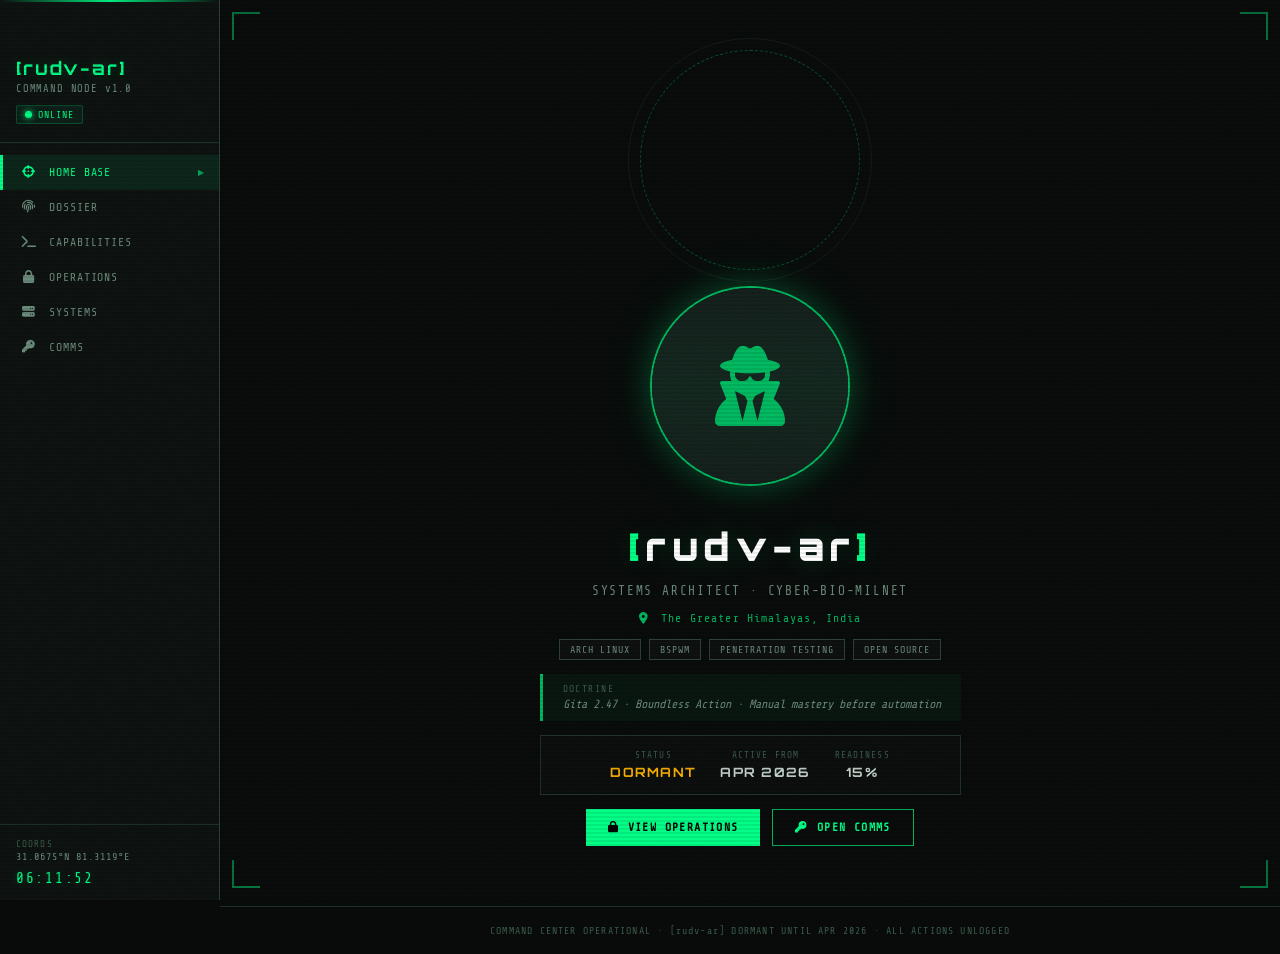
==== commit 447b140d: "add: *files << initialisation of static site" ====
--- a/index.html
+++ b/index.html
@@ -22,6 +22,7 @@
 <!-- SIDEBAR -->
 <aside class="sidebar" id="sidebar">
     <div class="sidebar-header">
+        <br><br>
         <div class="sidebar-logo">[rudv-ar]</div>
         <div class="sidebar-sub">COMMAND NODE v1.0</div>
         <div class="status-pill"><span class="pulse-dot"></span>ONLINE</div>
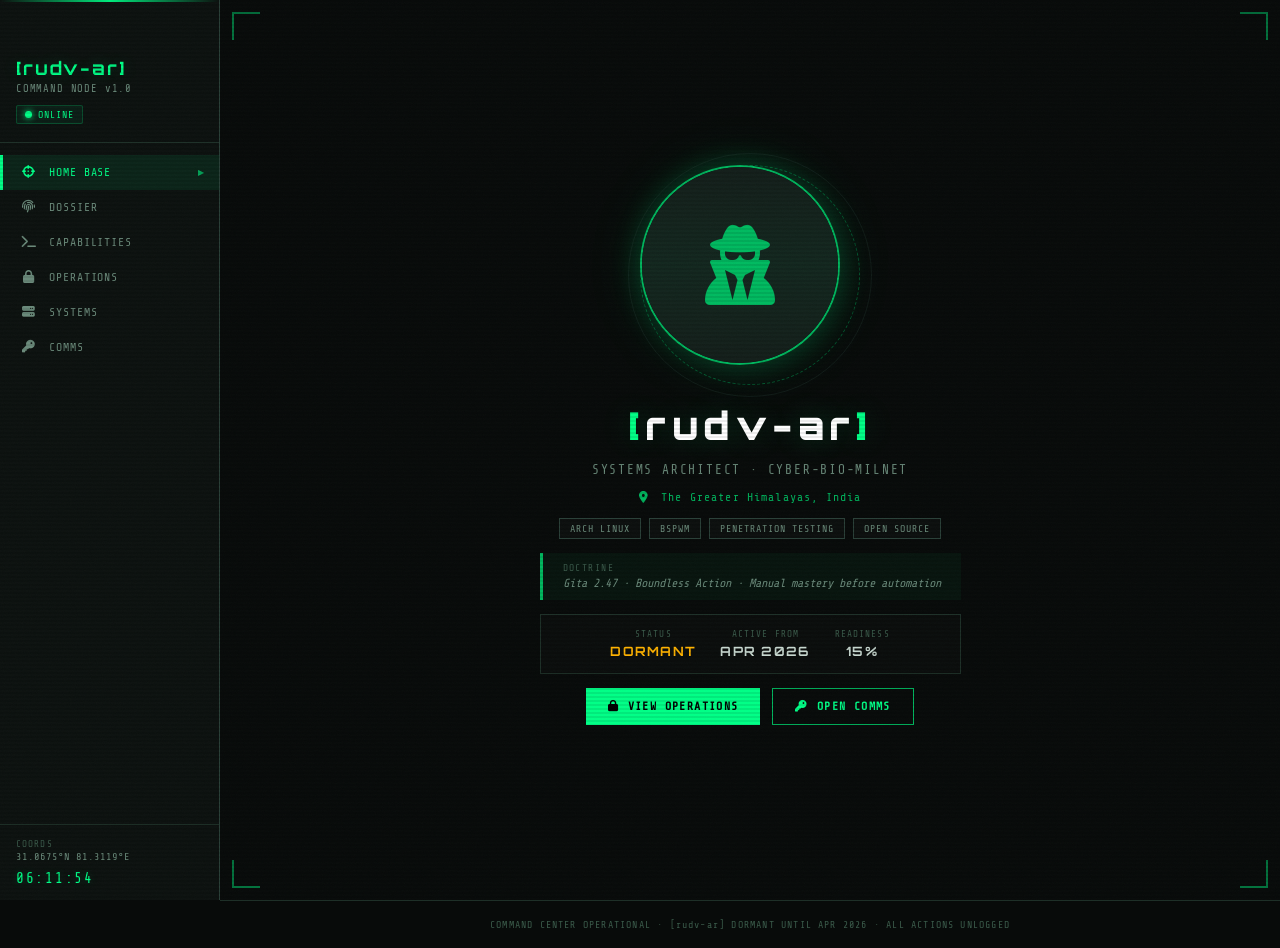
==== commit 6517ec7f: "add: *files << initialisation of static site" ====
--- a/index.html
+++ b/index.html
@@ -79,15 +79,17 @@
         <div class="landing-wrap">
             <div class="landing-frame">
                 <div class="hex-ring" aria-hidden="true">
-                    <div class="hex-ring-inner"></div>
-                </div>
-                <div class="profile-photo-wrap">
+                    <div class="hex-ring-inner">
+                                        <div class="profile-photo-wrap">
                     <img src="src/img/profile.jpg" alt="[rudv-ar]" class="profile-photo" id="profileImg"
                          onerror="this.style.display='none'; document.getElementById('photoFallback').style.display='flex';">
                     <div class="photo-fallback" id="photoFallback">
                         <i class="fas fa-user-secret"></i>
                     </div>
                     <div class="photo-scan" aria-hidden="true"></div>
+                </div>
+
+                    </div>
                 </div>
                 <div class="landing-id">
                     <div class="landing-callsign">
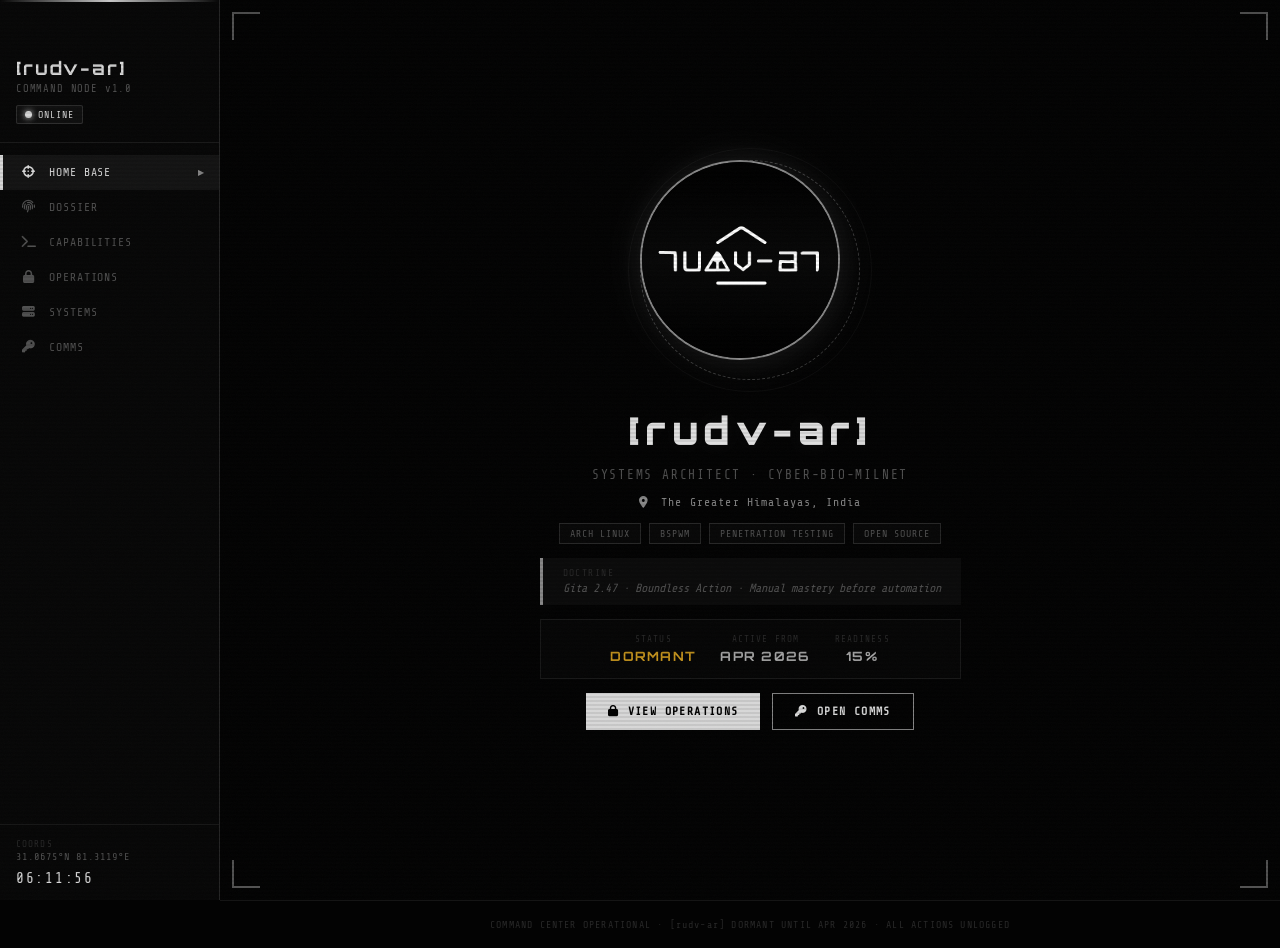
==== commit d8818401: "init: [*files] - Initialized the Dossier" ====
--- a/index.html
+++ b/index.html
@@ -438,10 +438,10 @@
         </div>
 
         <div class="comms-grid">
-            <a href="mailto:rdbhvr.archlinux.2026@gmail.com" class="comms-card">
+            <a href="mailto:rudv.ar.base@gmail.com" class="comms-card">
                 <div class="comms-icon"><i class="fas fa-envelope"></i></div>
                 <div class="comms-label">EMAIL</div>
-                <div class="comms-val">rdbhvr.archlinux.2026@gmail.com</div>
+                <div class="comms-val">rudv.ar.base@gmail.com</div>
                 <div class="comms-cta">INITIATE <i class="fas fa-arrow-right"></i></div>
             </a>
             <a href="https://github.com/rudv-ar" target="_blank" class="comms-card">
--- a/src/css/style.css
+++ b/src/css/style.css
@@ -7,21 +7,21 @@
 *, *::before, *::after { box-sizing: border-box; margin: 0; padding: 0; }
 
 :root {
-    --bg:        #080b0a;
-    --bg2:       #0d1210;
-    --bg3:       #111815;
-    --surface:   #141f1b;
-    --border:    #1e3028;
-    --border2:   #2a4038;
-    --green:     #00ff87;
-    --green-dim: #00b85f;
-    --green-glow:#00ff8733;
-    --amber:     #ffb300;
-    --red:       #ff3b3b;
-    --red-dim:   #cc2222;
-    --text:      #c8d8d0;
-    --text-dim:  #6a8a7a;
-    --text-muted:#3a5a4a;
+    --bg:        #030303;
+    --bg2:       #070707;
+    --bg3:       #0c0c0c;
+    --surface:   #111111;
+    --border:    rgba(255,255,255,0.07);
+    --border2:   rgba(255,255,255,0.12);
+    --green:     #d8d8d8;
+    --green-dim: #888888;
+    --green-glow:rgba(255,255,255,0.07);
+    --amber:     #c8961e;
+    --red:       #c03030;
+    --red-dim:   #8a2020;
+    --text:      #a8a8a8;
+    --text-dim:  #505050;
+    --text-muted:#282828;
     --font-mono: 'Share Tech Mono', monospace;
     --font-head: 'Orbitron', sans-serif;
     --font-body: 'Exo 2', sans-serif;
@@ -128,8 +128,8 @@
     display: inline-flex; align-items: center; gap: 6px;
     margin-top: 10px;
     padding: 3px 8px;
-    background: rgba(0,255,135,0.06);
-    border: 1px solid rgba(0,255,135,0.2);
+    background: rgba(255,255,255,0.04);
+    border: 1px solid rgba(255,255,255,0.12);
     border-radius: 2px;
     font-family: var(--font-mono);
     font-size: 0.62rem;
@@ -184,13 +184,13 @@
 
 .nav-tab:hover {
     color: var(--text);
-    background: rgba(0,255,135,0.04);
+    background: rgba(255,255,255,0.03);
     border-left-color: var(--border2);
 }
 
 .nav-tab.active {
     color: var(--green);
-    background: rgba(0,255,135,0.08);
+    background: rgba(255,255,255,0.05);
     border-left-color: var(--green);
 }
 .nav-tab.active i { color: var(--green); }
@@ -324,7 +324,6 @@
 .hex-ring {
     position: relative;
     width: 200px; height: 200px;
-    margin-bottom: -10px;
 }
 .hex-ring::before, .hex-ring::after {
     content: '';
@@ -362,7 +361,7 @@
     border-radius: 50%;
     overflow: hidden;
     border: 2px solid var(--green-dim);
-    box-shadow: 0 0 30px var(--green-glow), 0 0 60px rgba(0,255,135,0.1);
+    box-shadow: 0 0 30px var(--green-glow), 0 0 60px rgba(255,255,255,0.06);
     flex-shrink: 0;
 }
 
@@ -387,7 +386,7 @@
     background: linear-gradient(
         180deg,
         transparent 0%,
-        rgba(0,255,135,0.04) 50%,
+        rgba(255,255,255,0.03) 50%,
         transparent 100%
     );
     animation: scanDown 3s ease-in-out infinite;
@@ -410,7 +409,7 @@
     font-family: var(--font-head);
     font-size: 2.4rem;
     font-weight: 900;
-    color: #fff;
+    color: #e0e0e0;
     letter-spacing: 0.15em;
     text-shadow: 0 0 30px var(--green-glow);
 }
@@ -447,7 +446,7 @@
 .landing-doctrine {
     padding: 10px 20px;
     border-left: 3px solid var(--green-dim);
-    background: rgba(0,255,135,0.04);
+    background: rgba(255,255,255,0.03);
     display: flex; flex-direction: column; align-items: flex-start; gap: 4px;
     width: 100%;
 }
@@ -507,7 +506,7 @@
     color: #000;
 }
 .cta-btn.primary:hover {
-    background: #fff;
+    background: #e0e0e0;
     box-shadow: 0 0 20px var(--green-glow);
 }
 .cta-btn.secondary {
@@ -516,7 +515,7 @@
     border: 1px solid var(--green-dim);
 }
 .cta-btn.secondary:hover {
-    background: rgba(0,255,135,0.08);
+    background: rgba(255,255,255,0.05);
 }
 
 /* ── PANELS & CARDS ─────────────────────────── */
@@ -545,7 +544,7 @@
 }
 .panel-title i { margin-right: 7px; }
 
-.warning-panel { border-color: rgba(255,179,0,0.3); }
+.warning-panel { border-color: rgba(200,150,30,0.28); }
 .warning-panel::before { background: linear-gradient(90deg, var(--amber), transparent); }
 .warning-panel .panel-title { color: var(--amber); }
 
@@ -741,13 +740,13 @@
     margin-bottom: 16px;
 }
 .op-status-badge.deployed {
-    background: rgba(0,255,135,0.1);
+    background: rgba(255,255,255,0.06);
     border: 1px solid var(--green-dim);
     color: var(--green);
 }
 .op-status-badge.ongoing {
-    background: rgba(255,179,0,0.1);
-    border: 1px solid rgba(255,179,0,0.4);
+    background: rgba(200,150,30,0.10);
+    border: 1px solid rgba(200,150,30,0.35);
     color: var(--amber);
 }
 .op-icon {
@@ -760,7 +759,7 @@
     font-family: var(--font-head);
     font-size: 0.95rem;
     font-weight: 700;
-    color: #fff;
+    color: #e0e0e0;
     letter-spacing: 0.12em;
     margin-bottom: 4px;
 }
@@ -844,24 +843,24 @@
     border-radius: 1px;
 }
 .badge.deployed {
-    background: rgba(0,255,135,0.1);
+    background: rgba(255,255,255,0.06);
     border: 1px solid var(--green-dim);
     color: var(--green);
 }
 .badge.dormant {
-    background: rgba(255,179,0,0.08);
-    border: 1px solid rgba(255,179,0,0.3);
+    background: rgba(200,150,30,0.08);
+    border: 1px solid rgba(200,150,30,0.28);
     color: var(--amber);
 }
 .badge.none {
-    background: rgba(255,59,59,0.08);
-    border: 1px solid rgba(255,59,59,0.3);
+    background: rgba(180,40,40,0.10);
+    border: 1px solid rgba(180,40,40,0.28);
     color: var(--red);
 }
 
 /* ── TERMINAL ───────────────────────────────── */
 .terminal {
-    background: #060a07;
+    background: #050505;
     border: 1px solid var(--border);
     padding: 14px 18px;
     font-family: var(--font-mono);
@@ -910,7 +909,7 @@
 .comms-card:hover {
     border-color: var(--green-dim);
     transform: translateY(-3px);
-    box-shadow: 0 8px 30px rgba(0,255,135,0.08);
+    box-shadow: 0 8px 30px rgba(255,255,255,0.05);
 }
 .comms-card.passive:hover { transform: none; }
 .comms-icon {
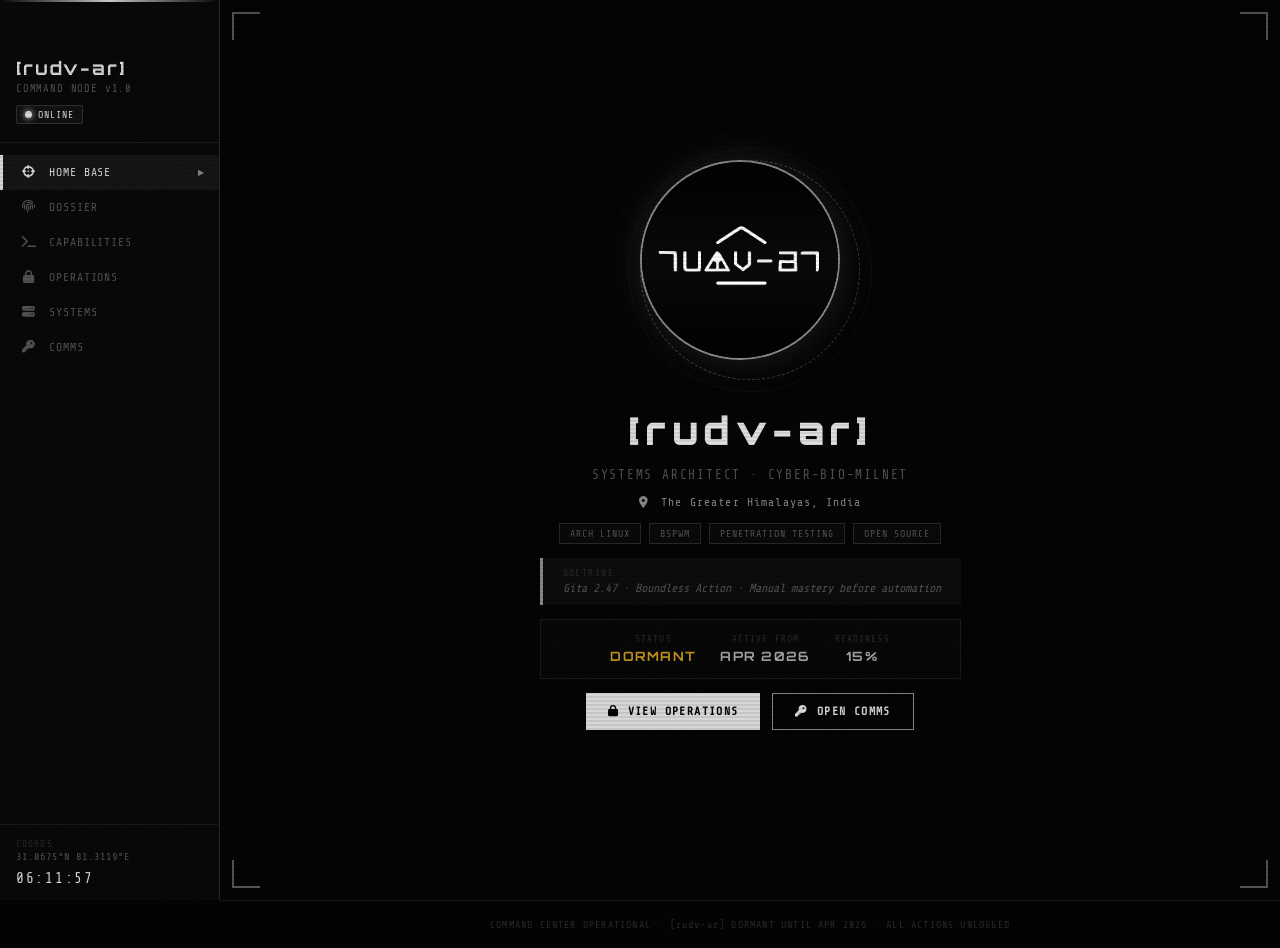
==== commit 545aad2a: "init: [initialised C pathway]" ====
--- a/index.html
+++ b/index.html
@@ -367,6 +367,28 @@
                 </div>
             </div>
 
+            <div class="op-card">
+                <div class="op-card-accent"></div>
+                <div class="op-status-badge deployed">DEPLOYED</div>
+                <div class="op-icon"><i class="fas fa-terminal"></i></div>
+                <div class="op-name">The C Path</div>
+                <div class="op-codename">The Gateway of Systems Programming</div>
+                <div class="op-desc">
+                    This is my first day(git commit will tell you) in the C Programming Language. After an attempt in learning rust, I realised that I need to learn C before rust in order to know what rust protects me from. This is a full pathway for initialisation of C and further informations.
+                </div>
+                <div class="op-tags">
+                    <span class="op-tag">HTML/CSS</span>
+                    <span class="op-tag">Pathway</span>
+                    <span class="op-tag">Responsive</span>
+                    <span class="op-tag">UI Design</span>
+                </div>
+                <div class="op-links">
+                    <a href="./pages/Cpath.html" class="op-link" target="_blank"><i class="fas fa-link"></i> Pathway</a>
+                    <a href="https://github.com/rudv-ar/rudv-ar.github.io.git" class="op-link" target="_blank"><i class="fab fa-github"></i> Source</a>
+                </div>
+            </div>
+            
+
         </div>
     </section>
 
